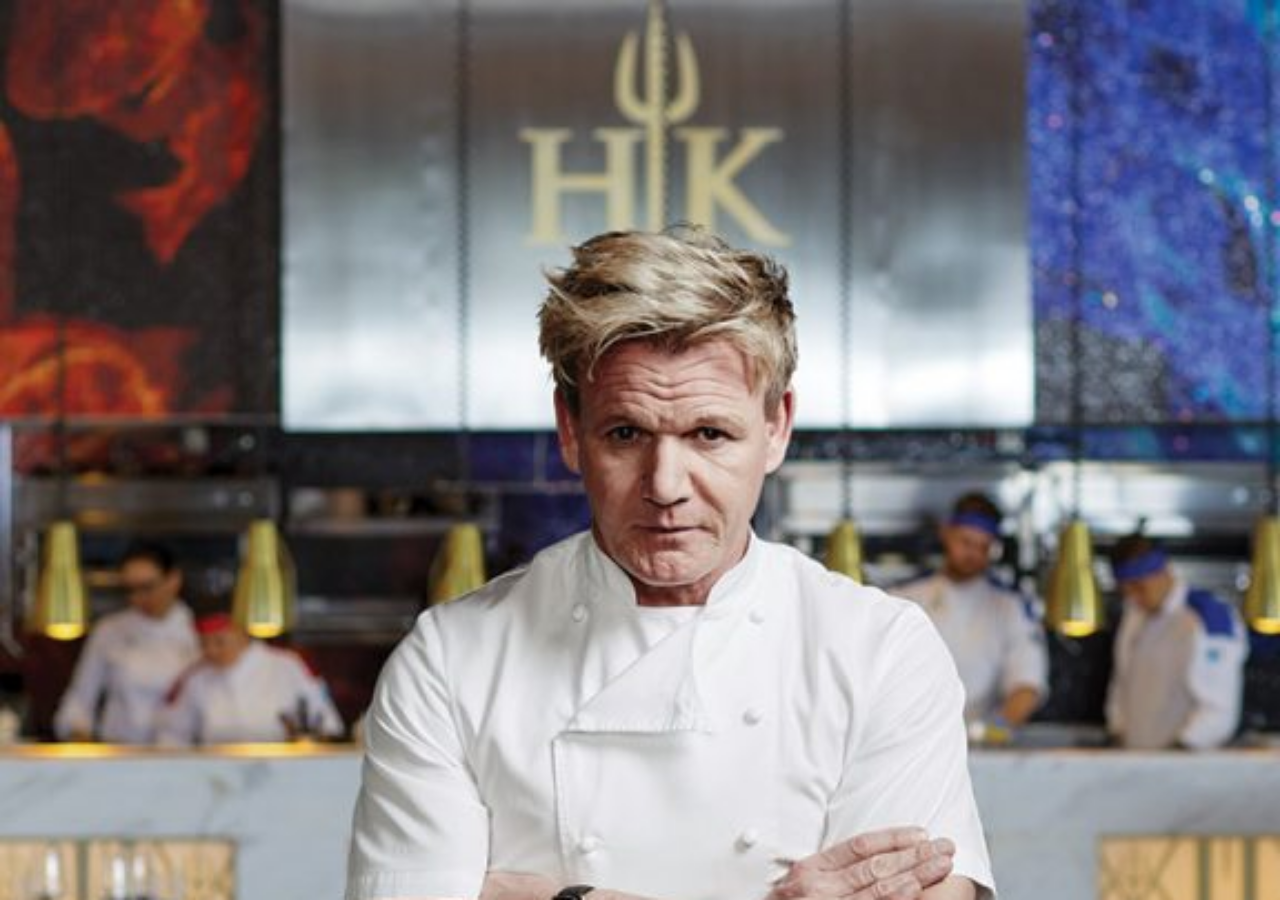
==== Hall's Kitchen/index.html @ 0f431e6a "git test" ====
<!DOCTYPE html>

<html lang="en">

	<head>
		<meta charset="UTF-8">
		<title>Hall's Kitchen</title>
		<link rel="stylesheet" href="Stylesheets/style.css">
		<!-- TODO: Update stylesheet when starting to code page -->
	</head>
	
	<body>
		<!-- TestTestTestTestTestTestTestTestTestTestTestTestTestTest -->
	</body>

</html>
---- Hall's Kitchen/Stylesheets/style.css ----
/* TODO: Add styling */


body
{
	background-image: url("../images/graydon.jpg");
	background-attachment: fixed;
	background-repeat: no-repeat;
	background-size: cover;

	/*
	Just here to act as background in case no browser support for background image.
	*/
	background-color: antiquewhite;
}
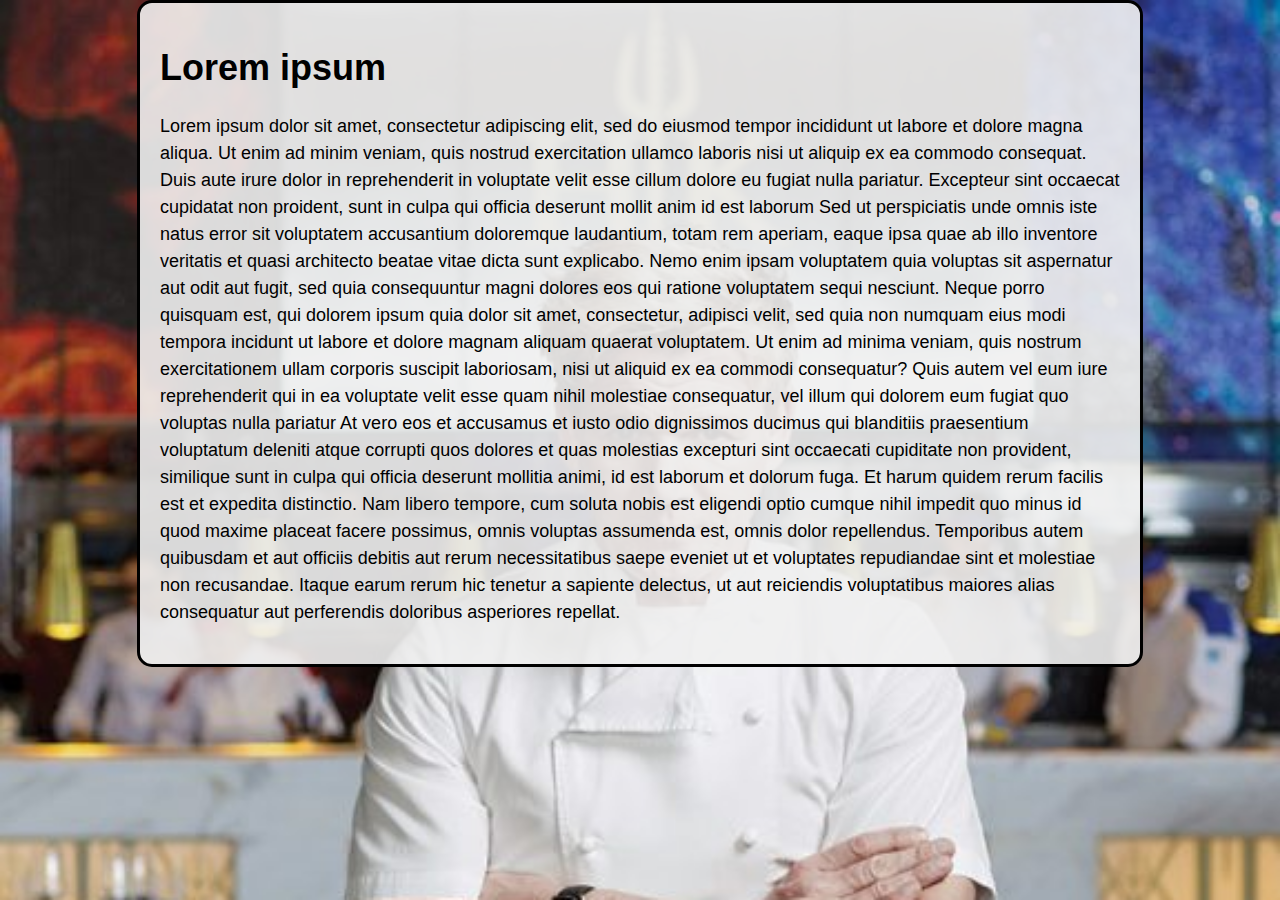
==== commit 6aa68a9e: "Moved everything related to the menu things in the p3_deliverables subfolder to the main folder." ====
--- a/Hall's Kitchen/index.html
+++ b/Hall's Kitchen/index.html
@@ -1,16 +1,26 @@
 <!DOCTYPE html>
-
 <html lang="en">
-
-	<head>
-		<meta charset="UTF-8">
-		<title>Hall's Kitchen</title>
-		<link rel="stylesheet" href="Stylesheets/style.css">
-		<!-- TODO: Update stylesheet when starting to code page -->
-	</head>
+<head>
+	<meta charset="UTF-8">
+	<title>Hall's Kitchen</title>
+	<link rel="stylesheet" href="style.css">
+	<!-- TODO: Update stylesheet when starting to code page -->
+</head>
+<body>
 	
-	<body>
-		<!-- TestTestTestTestTestTestTestTestTestTestTestTestTestTest -->
-	</body>
-
+	<!-- Just some text to test -->
+	<section>
+		<h1> Lorem ipsum </h1>
+		<p> 
+			Lorem ipsum dolor sit amet, consectetur adipiscing elit, sed do eiusmod tempor 
+			incididunt ut labore et dolore magna aliqua. Ut enim ad minim veniam, quis nostrud
+			exercitation ullamco laboris nisi ut aliquip ex ea commodo consequat. Duis aute 
+			irure dolor in reprehenderit in voluptate velit esse cillum dolore eu fugiat nulla
+			pariatur. Excepteur sint occaecat cupidatat non proident, sunt in culpa qui officia
+			deserunt mollit anim id est laborum
+			Sed ut perspiciatis unde omnis iste natus error sit voluptatem accusantium doloremque laudantium, totam rem aperiam, eaque ipsa quae ab illo inventore veritatis et quasi architecto beatae vitae dicta sunt explicabo. Nemo enim ipsam voluptatem quia voluptas sit aspernatur aut odit aut fugit, sed quia consequuntur magni dolores eos qui ratione voluptatem sequi nesciunt. Neque porro quisquam est, qui dolorem ipsum quia dolor sit amet, consectetur, adipisci velit, sed quia non numquam eius modi tempora incidunt ut labore et dolore magnam aliquam quaerat voluptatem. Ut enim ad minima veniam, quis nostrum exercitationem ullam corporis suscipit laboriosam, nisi ut aliquid ex ea commodi consequatur? Quis autem vel eum iure reprehenderit qui in ea voluptate velit esse quam nihil molestiae consequatur, vel illum qui dolorem eum fugiat quo voluptas nulla pariatur
+			At vero eos et accusamus et iusto odio dignissimos ducimus qui blanditiis praesentium voluptatum deleniti atque corrupti quos dolores et quas molestias excepturi sint occaecati cupiditate non provident, similique sunt in culpa qui officia deserunt mollitia animi, id est laborum et dolorum fuga. Et harum quidem rerum facilis est et expedita distinctio. Nam libero tempore, cum soluta nobis est eligendi optio cumque nihil impedit quo minus id quod maxime placeat facere possimus, omnis voluptas assumenda est, omnis dolor repellendus. Temporibus autem quibusdam et aut officiis debitis aut rerum necessitatibus saepe eveniet ut et voluptates repudiandae sint et molestiae non recusandae. Itaque earum rerum hic tenetur a sapiente delectus, ut aut reiciendis voluptatibus maiores alias consequatur aut perferendis doloribus asperiores repellat.
+		</p>
+	</section>
+</body>
 </html>--- a/Hall's Kitchen/style.css
+++ b/Hall's Kitchen/style.css
@@ -0,0 +1,134 @@
+/* TODO: Add styling */
+
+/* The body and the html is to be changed*/
+html 
+{
+	background-image: url("images/gordon.jpg");
+	background-size: cover;
+}
+
+
+/* when changing the body, just put in another div or something then, so we don't lose it*/
+body 
+{
+    margin: auto;
+    padding: 20px;
+    max-width: 75%;
+    font-size: 18px;
+    font-family: Arial, Helvetica, sans-serif;
+    border-width: 3px;
+    border-radius: 15px;
+    border-style: solid;
+    background-color: rgba(240, 240, 240, 0.9);
+
+}
+
+header
+{
+	text-align: center;
+}
+
+p, li, button
+{
+	font-size: 18px;
+	font-family: Arial, Helvetica, sans-serif;
+	line-height: 150%;
+	color: #000000;
+}
+
+button
+{
+	background-color: #27EF8F;
+	border: 2px solid black;
+	padding: 10px 20px;
+	text-align: center;
+}
+
+button:hover {
+	animation-name: buttonTransition;
+	animation-duration: 250ms;
+	background-color: white;
+}
+
+@keyframes buttonTransition {
+	from {background-color: #27EF8F;}
+	to {background-color: white;}
+}
+
+img
+{
+	width: 100%;
+}
+
+td 
+{
+	border-color: #000000;
+	border-width: 1px;
+	border-style: solid;
+	padding: 5px;
+}
+
+
+/* rules related to menu.html mostly */
+.menuContainer {
+	display: flex;
+	flex-direction: row;
+	flex-wrap: wrap;
+}
+
+.menuItem {
+	margin: 5px;
+	width: 240px;
+	height: 180px;
+	border: solid 2px black;
+	color: white;
+	text-shadow: -1px 0 black, 0 1px black, 1px 0 black, 0 -1px black;
+	text-align: center;
+	background-size: cover;
+}
+
+.window 
+{
+	position: fixed;
+	left: 50%;
+	top: 50%;
+	width: 75%;
+	height: 550px;
+	transform: translate(-50%, -50%);
+	padding: 20px;
+	border-width: 3px;
+	border-radius: 15px;
+	border-style: solid;
+	background-color: #EEEEEE;
+	animation-name: windowFade;
+	animation-duration: 500ms;
+}
+
+@keyframes windowFade {
+	from {width: 0%; height: 0px;}
+	to {width: 75%; height: 550px;}
+}
+
+.window img {
+	width: 60%;
+	height: 60%;
+	max-width: 600px;
+	max-height: 450px;
+}
+
+.window #detailText {
+	position: absolute;
+	left: 65%;
+	top: 75px;
+	width: 30%;
+	border: solid 2px black;
+}
+
+.underlay {
+	position: fixed;
+	width: 100%;
+	height: 100%;
+	left: 0px;
+	top: 0px;
+    background-color: rgba(100, 100, 100, 0.5);   
+}
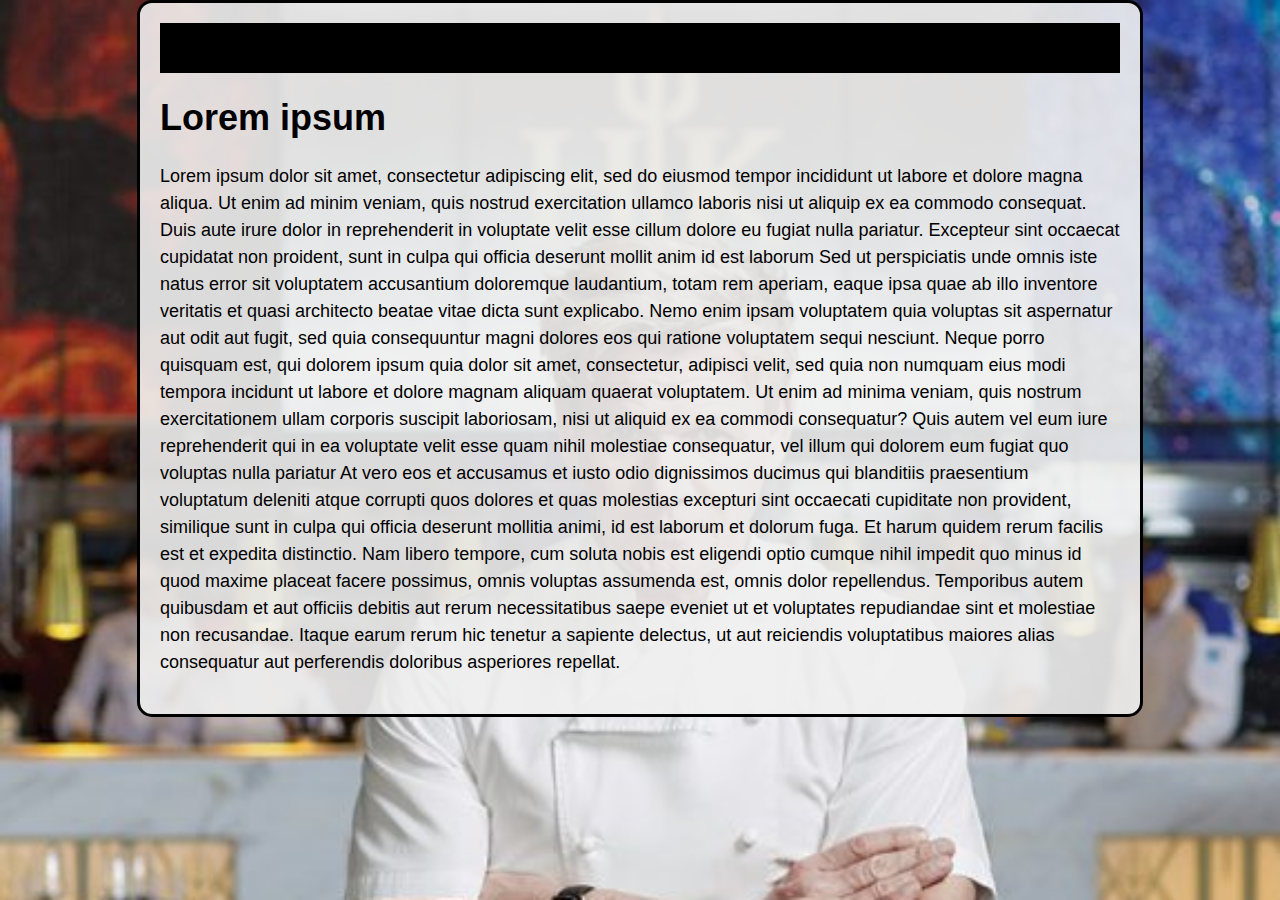
==== commit 2828b5e4: "Merge branch 'master' into cart_html" ====
--- a/Hall's Kitchen/index.html
+++ b/Hall's Kitchen/index.html
@@ -4,17 +4,20 @@
 	<meta charset="UTF-8">
 	<title>Hall's Kitchen</title>
 	<link rel="stylesheet" href="style.css">
+	<script src="scripts/addNavBar.js" defer></script>
 	<!-- TODO: Update stylesheet when starting to code page -->
 </head>
 <body>
-	
+<div id="navBar"></div>
+
+
 	<!-- Just some text to test -->
 	<section>
 		<h1> Lorem ipsum </h1>
-		<p> 
-			Lorem ipsum dolor sit amet, consectetur adipiscing elit, sed do eiusmod tempor 
+		<p>
+			Lorem ipsum dolor sit amet, consectetur adipiscing elit, sed do eiusmod tempor
 			incididunt ut labore et dolore magna aliqua. Ut enim ad minim veniam, quis nostrud
-			exercitation ullamco laboris nisi ut aliquip ex ea commodo consequat. Duis aute 
+			exercitation ullamco laboris nisi ut aliquip ex ea commodo consequat. Duis aute
 			irure dolor in reprehenderit in voluptate velit esse cillum dolore eu fugiat nulla
 			pariatur. Excepteur sint occaecat cupidatat non proident, sunt in culpa qui officia
 			deserunt mollit anim id est laborum
--- a/Hall's Kitchen/style.css
+++ b/Hall's Kitchen/style.css
@@ -1,15 +1,22 @@
 /* TODO: Add styling */
 
 /* The body and the html is to be changed*/
-html 
+html
 {
 	background-image: url("images/gordon.jpg");
 	background-size: cover;
+	background-attachment: fixed;
+	background-repeat: no-repeat;
+
+	/*
+	Just here to act as background in case no browser support for background image.
+	*/
+	background-color: antiquewhite;
 }
 
 
 /* when changing the body, just put in another div or something then, so we don't lose it*/
-body 
+body
 {
     margin: auto;
     padding: 20px;
@@ -28,7 +35,7 @@
 	text-align: center;
 }
 
-p, li, button
+p, li, button, input, textarea
 {
 	font-size: 18px;
 	font-family: Arial, Helvetica, sans-serif;
@@ -60,7 +67,7 @@
 	width: 100%;
 }
 
-td 
+td
 {
 	border-color: #000000;
 	border-width: 1px;
@@ -87,7 +94,7 @@
 	background-size: cover;
 }
 
-.window 
+.window
 {
 	position: fixed;
 	left: 50%;
@@ -130,5 +137,64 @@
 	height: 100%;
 	left: 0px;
 	top: 0px;
-    background-color: rgba(100, 100, 100, 0.5);   
-}
+    background-color: rgba(100, 100, 100, 0.5);
+}
+
+
+
+iframe {
+	margin-top: 50px;
+	width: 100%;
+	height: 400px;
+	border: 0;
+}
+
+
+
+.inquiry_input {
+	width: 70%;
+	margin-bottom: 25px;
+}
+
+#inquiry_container {
+	margin-top: 45px;
+}
+
+textarea {
+	resize: none;
+}
+
+.asterix {
+	color: red;
+}
+
+#alert_div {
+	display: none;
+}
+
+.alert {
+  padding: 20px;
+  background-color: yellow;
+  color: black;
+  margin-bottom: 15px;
+}
+
+/* The close button */
+.closebtn {
+  margin-left: 15px;
+  color: black;
+  font-weight: bold;
+  float: right;
+  font-size: 30px;
+  line-height: 20px;
+  cursor: pointer;
+  transition: 0.3s;
+}
+
+.closebtn:hover {
+  color: black;
+}
+
+#alert_div {
+	text-align: center;
+}
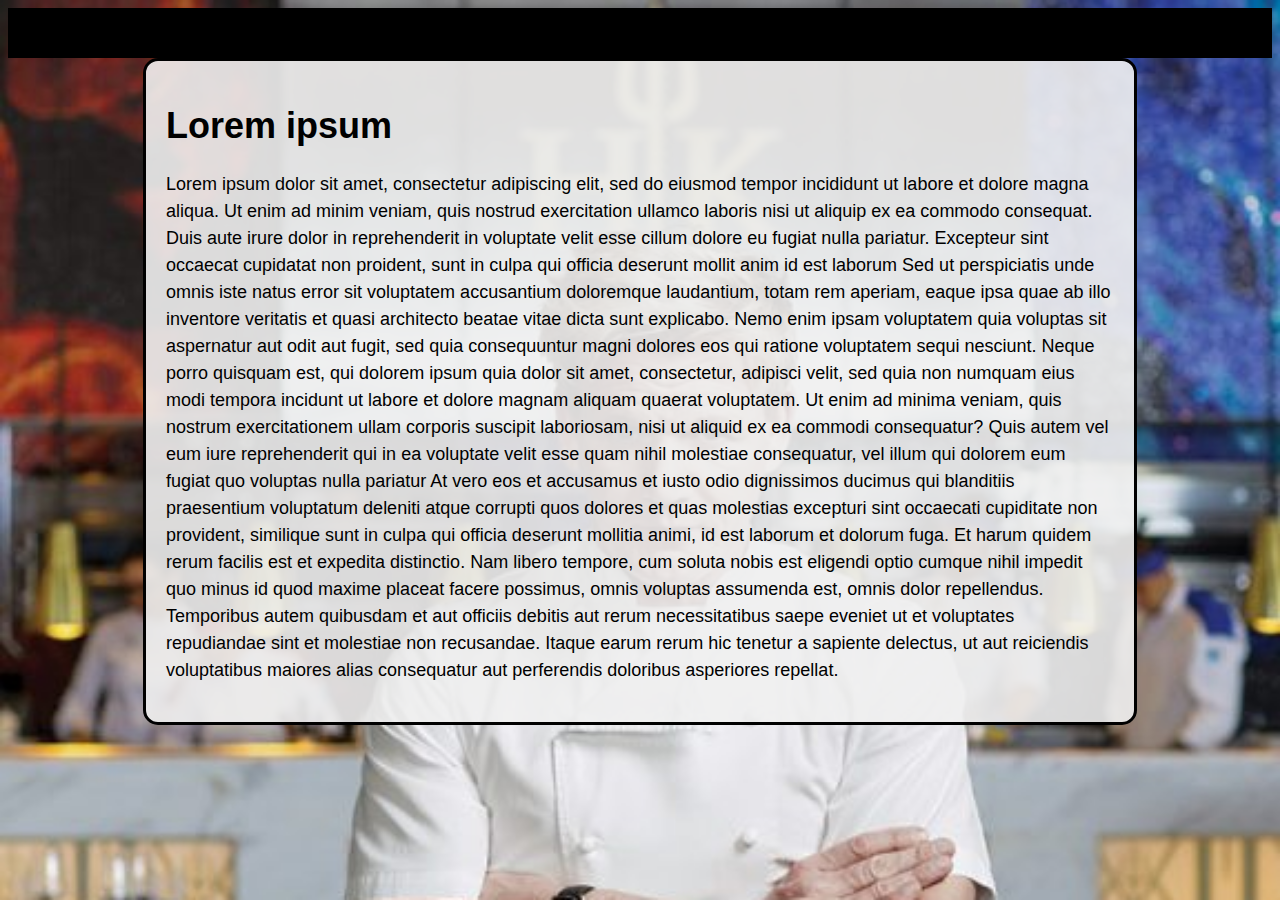
==== commit a87c0295: "Changed css body styling to a div styling, to have more modularity" ====
--- a/Hall's Kitchen/index.html
+++ b/Hall's Kitchen/index.html
@@ -10,6 +10,7 @@
 <body>
 <div id="navBar"></div>
 
+<div id="content">
 
 	<!-- Just some text to test -->
 	<section>
@@ -21,9 +22,25 @@
 			irure dolor in reprehenderit in voluptate velit esse cillum dolore eu fugiat nulla
 			pariatur. Excepteur sint occaecat cupidatat non proident, sunt in culpa qui officia
 			deserunt mollit anim id est laborum
-			Sed ut perspiciatis unde omnis iste natus error sit voluptatem accusantium doloremque laudantium, totam rem aperiam, eaque ipsa quae ab illo inventore veritatis et quasi architecto beatae vitae dicta sunt explicabo. Nemo enim ipsam voluptatem quia voluptas sit aspernatur aut odit aut fugit, sed quia consequuntur magni dolores eos qui ratione voluptatem sequi nesciunt. Neque porro quisquam est, qui dolorem ipsum quia dolor sit amet, consectetur, adipisci velit, sed quia non numquam eius modi tempora incidunt ut labore et dolore magnam aliquam quaerat voluptatem. Ut enim ad minima veniam, quis nostrum exercitationem ullam corporis suscipit laboriosam, nisi ut aliquid ex ea commodi consequatur? Quis autem vel eum iure reprehenderit qui in ea voluptate velit esse quam nihil molestiae consequatur, vel illum qui dolorem eum fugiat quo voluptas nulla pariatur
-			At vero eos et accusamus et iusto odio dignissimos ducimus qui blanditiis praesentium voluptatum deleniti atque corrupti quos dolores et quas molestias excepturi sint occaecati cupiditate non provident, similique sunt in culpa qui officia deserunt mollitia animi, id est laborum et dolorum fuga. Et harum quidem rerum facilis est et expedita distinctio. Nam libero tempore, cum soluta nobis est eligendi optio cumque nihil impedit quo minus id quod maxime placeat facere possimus, omnis voluptas assumenda est, omnis dolor repellendus. Temporibus autem quibusdam et aut officiis debitis aut rerum necessitatibus saepe eveniet ut et voluptates repudiandae sint et molestiae non recusandae. Itaque earum rerum hic tenetur a sapiente delectus, ut aut reiciendis voluptatibus maiores alias consequatur aut perferendis doloribus asperiores repellat.
+			Sed ut perspiciatis unde omnis iste natus error sit voluptatem accusantium doloremque laudantium, totam rem
+			aperiam, eaque ipsa quae ab illo inventore veritatis et quasi architecto beatae vitae dicta sunt explicabo.
+			Nemo enim ipsam voluptatem quia voluptas sit aspernatur aut odit aut fugit, sed quia consequuntur magni
+			dolores eos qui ratione voluptatem sequi nesciunt. Neque porro quisquam est, qui dolorem ipsum quia dolor
+			sit amet, consectetur, adipisci velit, sed quia non numquam eius modi tempora incidunt ut labore et dolore
+			magnam aliquam quaerat voluptatem. Ut enim ad minima veniam, quis nostrum exercitationem ullam corporis
+			suscipit laboriosam, nisi ut aliquid ex ea commodi consequatur? Quis autem vel eum iure reprehenderit qui in
+			ea voluptate velit esse quam nihil molestiae consequatur, vel illum qui dolorem eum fugiat quo voluptas
+			nulla pariatur
+			At vero eos et accusamus et iusto odio dignissimos ducimus qui blanditiis praesentium voluptatum deleniti
+			atque corrupti quos dolores et quas molestias excepturi sint occaecati cupiditate non provident, similique
+			sunt in culpa qui officia deserunt mollitia animi, id est laborum et dolorum fuga. Et harum quidem rerum
+			facilis est et expedita distinctio. Nam libero tempore, cum soluta nobis est eligendi optio cumque nihil
+			impedit quo minus id quod maxime placeat facere possimus, omnis voluptas assumenda est, omnis dolor
+			repellendus. Temporibus autem quibusdam et aut officiis debitis aut rerum necessitatibus saepe eveniet ut et
+			voluptates repudiandae sint et molestiae non recusandae. Itaque earum rerum hic tenetur a sapiente delectus,
+			ut aut reiciendis voluptatibus maiores alias consequatur aut perferendis doloribus asperiores repellat.
 		</p>
 	</section>
+</div>
 </body>
 </html>--- a/Hall's Kitchen/style.css
+++ b/Hall's Kitchen/style.css
@@ -16,7 +16,7 @@
 
 
 /* when changing the body, just put in another div or something then, so we don't lose it*/
-body
+div#content
 {
     margin: auto;
     padding: 20px;
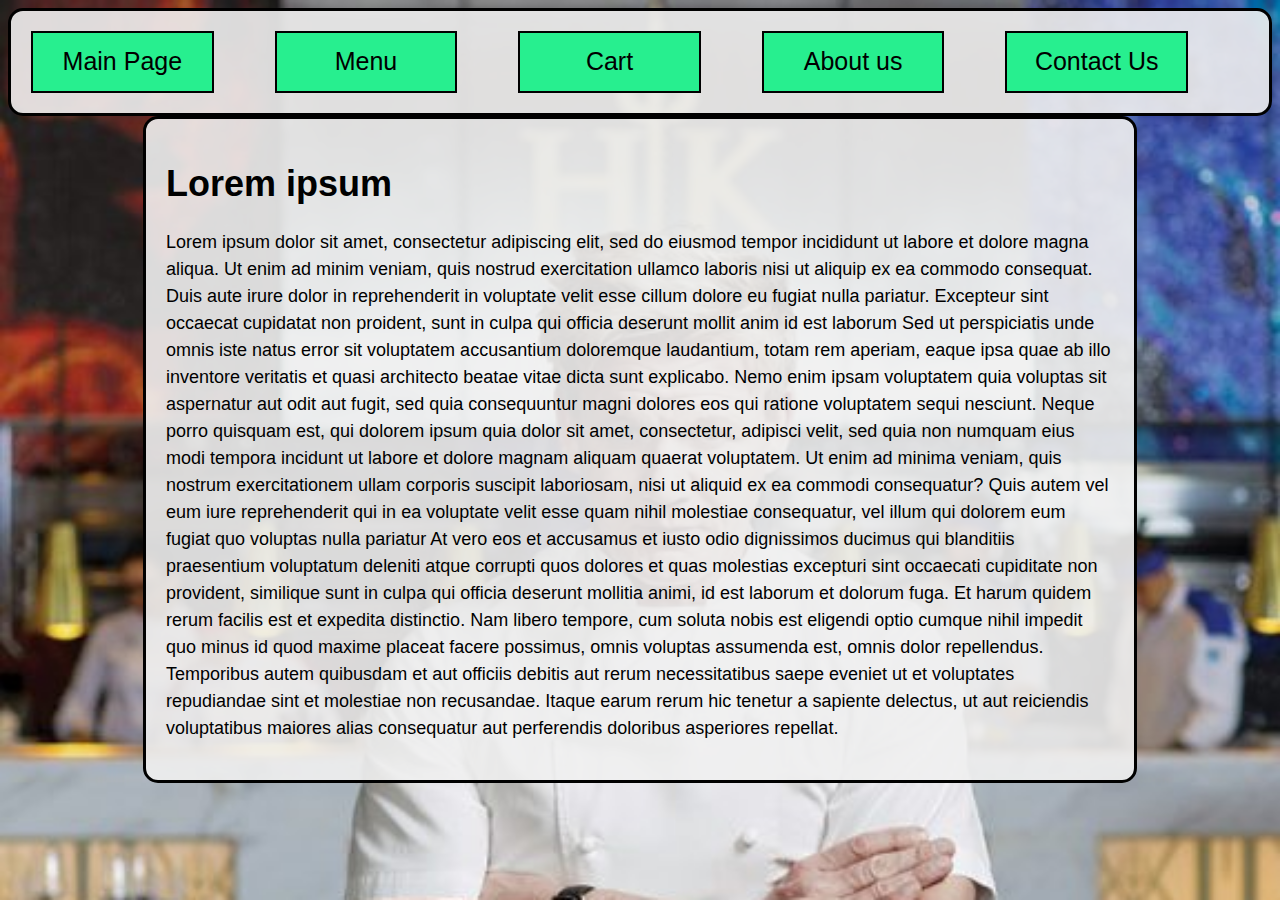
==== commit 907749bf: "Added navbar-style and script, and imlpemented it into menu, contact_us, index, and about_us" ====
--- a/Hall's Kitchen/index.html
+++ b/Hall's Kitchen/index.html
@@ -4,43 +4,28 @@
 	<meta charset="UTF-8">
 	<title>Hall's Kitchen</title>
 	<link rel="stylesheet" href="style.css">
-	<script src="scripts/addNavBar.js" defer></script>
 	<!-- TODO: Update stylesheet when starting to code page -->
 </head>
 <body>
-<div id="navBar"></div>
+	<div id="navBar"></div>
+	<!-- Just some text to test -->
+	<div id="content">
+		<section>
+			<h1> Lorem ipsum </h1>
+			<p> 
+				Lorem ipsum dolor sit amet, consectetur adipiscing elit, sed do eiusmod tempor 
+				incididunt ut labore et dolore magna aliqua. Ut enim ad minim veniam, quis nostrud
+				exercitation ullamco laboris nisi ut aliquip ex ea commodo consequat. Duis aute 
+				irure dolor in reprehenderit in voluptate velit esse cillum dolore eu fugiat nulla
+				pariatur. Excepteur sint occaecat cupidatat non proident, sunt in culpa qui officia
+				deserunt mollit anim id est laborum
+				Sed ut perspiciatis unde omnis iste natus error sit voluptatem accusantium doloremque laudantium, totam rem aperiam, eaque ipsa quae ab illo inventore veritatis et quasi architecto beatae vitae dicta sunt explicabo. Nemo enim ipsam voluptatem quia voluptas sit aspernatur aut odit aut fugit, sed quia consequuntur magni dolores eos qui ratione voluptatem sequi nesciunt. Neque porro quisquam est, qui dolorem ipsum quia dolor sit amet, consectetur, adipisci velit, sed quia non numquam eius modi tempora incidunt ut labore et dolore magnam aliquam quaerat voluptatem. Ut enim ad minima veniam, quis nostrum exercitationem ullam corporis suscipit laboriosam, nisi ut aliquid ex ea commodi consequatur? Quis autem vel eum iure reprehenderit qui in ea voluptate velit esse quam nihil molestiae consequatur, vel illum qui dolorem eum fugiat quo voluptas nulla pariatur
+				At vero eos et accusamus et iusto odio dignissimos ducimus qui blanditiis praesentium voluptatum deleniti atque corrupti quos dolores et quas molestias excepturi sint occaecati cupiditate non provident, similique sunt in culpa qui officia deserunt mollitia animi, id est laborum et dolorum fuga. Et harum quidem rerum facilis est et expedita distinctio. Nam libero tempore, cum soluta nobis est eligendi optio cumque nihil impedit quo minus id quod maxime placeat facere possimus, omnis voluptas assumenda est, omnis dolor repellendus. Temporibus autem quibusdam et aut officiis debitis aut rerum necessitatibus saepe eveniet ut et voluptates repudiandae sint et molestiae non recusandae. Itaque earum rerum hic tenetur a sapiente delectus, ut aut reiciendis voluptatibus maiores alias consequatur aut perferendis doloribus asperiores repellat.
+			</p>
+		</section>
+	</div>
 
-<div id="content">
 
-	<!-- Just some text to test -->
-	<section>
-		<h1> Lorem ipsum </h1>
-		<p>
-			Lorem ipsum dolor sit amet, consectetur adipiscing elit, sed do eiusmod tempor
-			incididunt ut labore et dolore magna aliqua. Ut enim ad minim veniam, quis nostrud
-			exercitation ullamco laboris nisi ut aliquip ex ea commodo consequat. Duis aute
-			irure dolor in reprehenderit in voluptate velit esse cillum dolore eu fugiat nulla
-			pariatur. Excepteur sint occaecat cupidatat non proident, sunt in culpa qui officia
-			deserunt mollit anim id est laborum
-			Sed ut perspiciatis unde omnis iste natus error sit voluptatem accusantium doloremque laudantium, totam rem
-			aperiam, eaque ipsa quae ab illo inventore veritatis et quasi architecto beatae vitae dicta sunt explicabo.
-			Nemo enim ipsam voluptatem quia voluptas sit aspernatur aut odit aut fugit, sed quia consequuntur magni
-			dolores eos qui ratione voluptatem sequi nesciunt. Neque porro quisquam est, qui dolorem ipsum quia dolor
-			sit amet, consectetur, adipisci velit, sed quia non numquam eius modi tempora incidunt ut labore et dolore
-			magnam aliquam quaerat voluptatem. Ut enim ad minima veniam, quis nostrum exercitationem ullam corporis
-			suscipit laboriosam, nisi ut aliquid ex ea commodi consequatur? Quis autem vel eum iure reprehenderit qui in
-			ea voluptate velit esse quam nihil molestiae consequatur, vel illum qui dolorem eum fugiat quo voluptas
-			nulla pariatur
-			At vero eos et accusamus et iusto odio dignissimos ducimus qui blanditiis praesentium voluptatum deleniti
-			atque corrupti quos dolores et quas molestias excepturi sint occaecati cupiditate non provident, similique
-			sunt in culpa qui officia deserunt mollitia animi, id est laborum et dolorum fuga. Et harum quidem rerum
-			facilis est et expedita distinctio. Nam libero tempore, cum soluta nobis est eligendi optio cumque nihil
-			impedit quo minus id quod maxime placeat facere possimus, omnis voluptas assumenda est, omnis dolor
-			repellendus. Temporibus autem quibusdam et aut officiis debitis aut rerum necessitatibus saepe eveniet ut et
-			voluptates repudiandae sint et molestiae non recusandae. Itaque earum rerum hic tenetur a sapiente delectus,
-			ut aut reiciendis voluptatibus maiores alias consequatur aut perferendis doloribus asperiores repellat.
-		</p>
-	</section>
-</div>
+	<script src="scripts/addNavBar.js"></script>
 </body>
 </html>--- a/Hall's Kitchen/style.css
+++ b/Hall's Kitchen/style.css
@@ -1,12 +1,12 @@
 /* TODO: Add styling */
 
 /* The body and the html is to be changed*/
-html
-{
-	background-image: url("images/gordon.jpg");
-	background-size: cover;
+body 
+{
+	background-image: url("images/graydon.jpg");
 	background-attachment: fixed;
 	background-repeat: no-repeat;
+	background-size: cover;
 
 	/*
 	Just here to act as background in case no browser support for background image.
@@ -16,8 +16,7 @@
 
 
 /* when changing the body, just put in another div or something then, so we don't lose it*/
-div#content
-{
+#content {
     margin: auto;
     padding: 20px;
     max-width: 75%;
@@ -30,6 +29,45 @@
 
 }
 
+
+#navBar {
+	margin: auto;
+	padding: 20px;
+    max-width: 100%;
+	font-size: 30px;
+    font-family: Arial, Helvetica, sans-serif;
+    border-width: 3px;
+    border-radius: 15px;
+    border-style: solid;
+    background-color: rgba(240, 240, 240, 0.9);
+	display: flex;
+	flex-direction: row;
+	flex-wrap: nowrap;
+	justify-content: space-around;
+	align-items: center;
+}
+
+#navBar a, #navBar button {
+	font-size: 25px;
+	width: 75%;
+}
+
+@media only screen and (max-width: 850px) {
+	#navBar {
+		display: flex;
+		flex-direction: column;
+		flex-wrap: nowrap;
+		justify-content: space-around;
+		align-items: center;
+	}
+
+	#navBar a, #navBar button {
+		font-size: 18px;
+		width: 100%;
+	}
+}
+
+
 header
 {
 	text-align: center;
@@ -67,7 +105,7 @@
 	width: 100%;
 }
 
-td
+td 
 {
 	border-color: #000000;
 	border-width: 1px;
@@ -94,7 +132,7 @@
 	background-size: cover;
 }
 
-.window
+.window 
 {
 	position: fixed;
 	left: 50%;
@@ -137,14 +175,14 @@
 	height: 100%;
 	left: 0px;
 	top: 0px;
-    background-color: rgba(100, 100, 100, 0.5);
+    background-color: rgba(100, 100, 100, 0.5);   
 }
 
 
 
 iframe {
 	margin-top: 50px;
-	width: 100%;
+	width: 100%; 
 	height: 400px;
 	border: 0;
 }
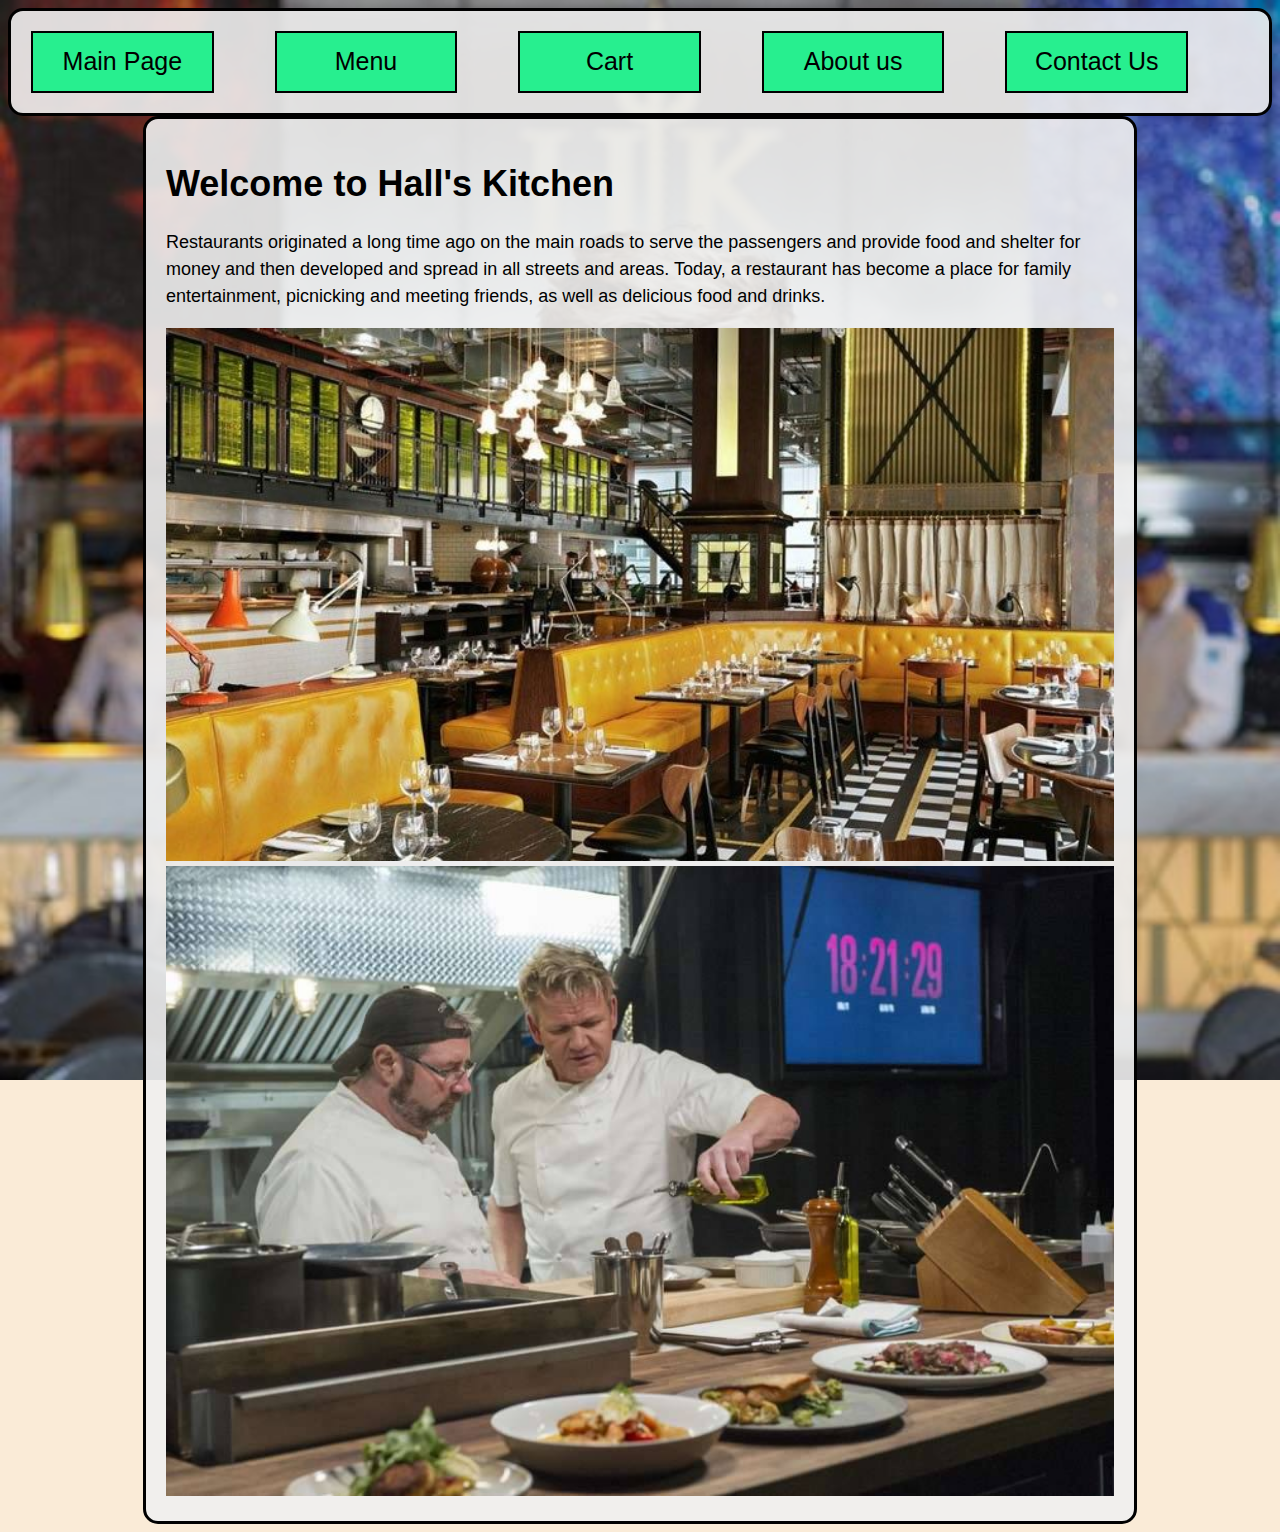
==== commit 7bd28558: "Added changes to index, and added the necessary images" ====
--- a/Hall's Kitchen/index.html
+++ b/Hall's Kitchen/index.html
@@ -1,31 +1,27 @@
 <!DOCTYPE html>
 <html lang="en">
-<head>
-	<meta charset="UTF-8">
-	<title>Hall's Kitchen</title>
-	<link rel="stylesheet" href="style.css">
-	<!-- TODO: Update stylesheet when starting to code page -->
-</head>
-<body>
-	<div id="navBar"></div>
-	<!-- Just some text to test -->
-	<div id="content">
-		<section>
-			<h1> Lorem ipsum </h1>
-			<p> 
-				Lorem ipsum dolor sit amet, consectetur adipiscing elit, sed do eiusmod tempor 
-				incididunt ut labore et dolore magna aliqua. Ut enim ad minim veniam, quis nostrud
-				exercitation ullamco laboris nisi ut aliquip ex ea commodo consequat. Duis aute 
-				irure dolor in reprehenderit in voluptate velit esse cillum dolore eu fugiat nulla
-				pariatur. Excepteur sint occaecat cupidatat non proident, sunt in culpa qui officia
-				deserunt mollit anim id est laborum
-				Sed ut perspiciatis unde omnis iste natus error sit voluptatem accusantium doloremque laudantium, totam rem aperiam, eaque ipsa quae ab illo inventore veritatis et quasi architecto beatae vitae dicta sunt explicabo. Nemo enim ipsam voluptatem quia voluptas sit aspernatur aut odit aut fugit, sed quia consequuntur magni dolores eos qui ratione voluptatem sequi nesciunt. Neque porro quisquam est, qui dolorem ipsum quia dolor sit amet, consectetur, adipisci velit, sed quia non numquam eius modi tempora incidunt ut labore et dolore magnam aliquam quaerat voluptatem. Ut enim ad minima veniam, quis nostrum exercitationem ullam corporis suscipit laboriosam, nisi ut aliquid ex ea commodi consequatur? Quis autem vel eum iure reprehenderit qui in ea voluptate velit esse quam nihil molestiae consequatur, vel illum qui dolorem eum fugiat quo voluptas nulla pariatur
-				At vero eos et accusamus et iusto odio dignissimos ducimus qui blanditiis praesentium voluptatum deleniti atque corrupti quos dolores et quas molestias excepturi sint occaecati cupiditate non provident, similique sunt in culpa qui officia deserunt mollitia animi, id est laborum et dolorum fuga. Et harum quidem rerum facilis est et expedita distinctio. Nam libero tempore, cum soluta nobis est eligendi optio cumque nihil impedit quo minus id quod maxime placeat facere possimus, omnis voluptas assumenda est, omnis dolor repellendus. Temporibus autem quibusdam et aut officiis debitis aut rerum necessitatibus saepe eveniet ut et voluptates repudiandae sint et molestiae non recusandae. Itaque earum rerum hic tenetur a sapiente delectus, ut aut reiciendis voluptatibus maiores alias consequatur aut perferendis doloribus asperiores repellat.
+
+	<head>
+		<meta charset="UTF-8">
+		<title>Hall's Kitchen</title>
+		<link rel="stylesheet" href="style.css">
+	</head>
+
+	<body>
+		<div id="navBar"></div>
+
+		<div id="content">
+			<h1>Welcome to Hall's Kitchen</h1>
+
+			<p>
+				Restaurants originated a long time ago on the main roads to serve the passengers and provide food and shelter for money and then developed and spread in all streets and areas. Today, a restaurant has become a place for family entertainment, picnicking and meeting friends, as well as delicious food and drinks.
 			</p>
-		</section>
-	</div>
 
+			<img  src="images/halls_kitchen.jpg" alt="Hall's Kitchen" >
+			<img  src=" images/graydon_index.jpg" alt="Graydon" >
+		</div>
 
-	<script src="scripts/addNavBar.js"></script>
-</body>
+		<script src="scripts/addNavBar.js"></script>
+	</body>
+	
 </html>--- a/Hall's Kitchen/style.css
+++ b/Hall's Kitchen/style.css
@@ -1,7 +1,7 @@
 /* TODO: Add styling */
 
 /* The body and the html is to be changed*/
-body 
+body
 {
 	background-image: url("images/graydon.jpg");
 	background-attachment: fixed;
@@ -105,7 +105,7 @@
 	width: 100%;
 }
 
-td 
+td
 {
 	border-color: #000000;
 	border-width: 1px;
@@ -132,7 +132,7 @@
 	background-size: cover;
 }
 
-.window 
+.window
 {
 	position: fixed;
 	left: 50%;
@@ -150,7 +150,7 @@
 }
 
 @keyframes windowFade {
-	from {width: 0%; height: 0px;}
+	from {width: 0; height: 0;}
 	to {width: 75%; height: 550px;}
 }
 
@@ -173,16 +173,16 @@
 	position: fixed;
 	width: 100%;
 	height: 100%;
-	left: 0px;
-	top: 0px;
-    background-color: rgba(100, 100, 100, 0.5);   
+	left: 0;
+	top: 0;
+    background-color: rgba(100, 100, 100, 0.5);
 }
 
 
 
 iframe {
 	margin-top: 50px;
-	width: 100%; 
+	width: 100%;
 	height: 400px;
 	border: 0;
 }
@@ -236,3 +236,35 @@
 #alert_div {
 	text-align: center;
 }
+
+
+.cartImageDiv
+{
+	border: 1px solid red;
+	width: 10%;
+	padding: 10%;
+	box-sizing: border-box;
+	position: relative;
+	overflow: hidden;
+}
+
+.cartImage
+{
+	position: absolute;
+	top: 0;
+	left: 0;
+	height: 100%;
+	width: auto;
+	/*overflow: hidden;*/
+}
+
+.cartItems
+{
+	width: 100%;
+	min-height: 50px;
+}
+
+.cartItem
+{
+	width: 95%;
+}
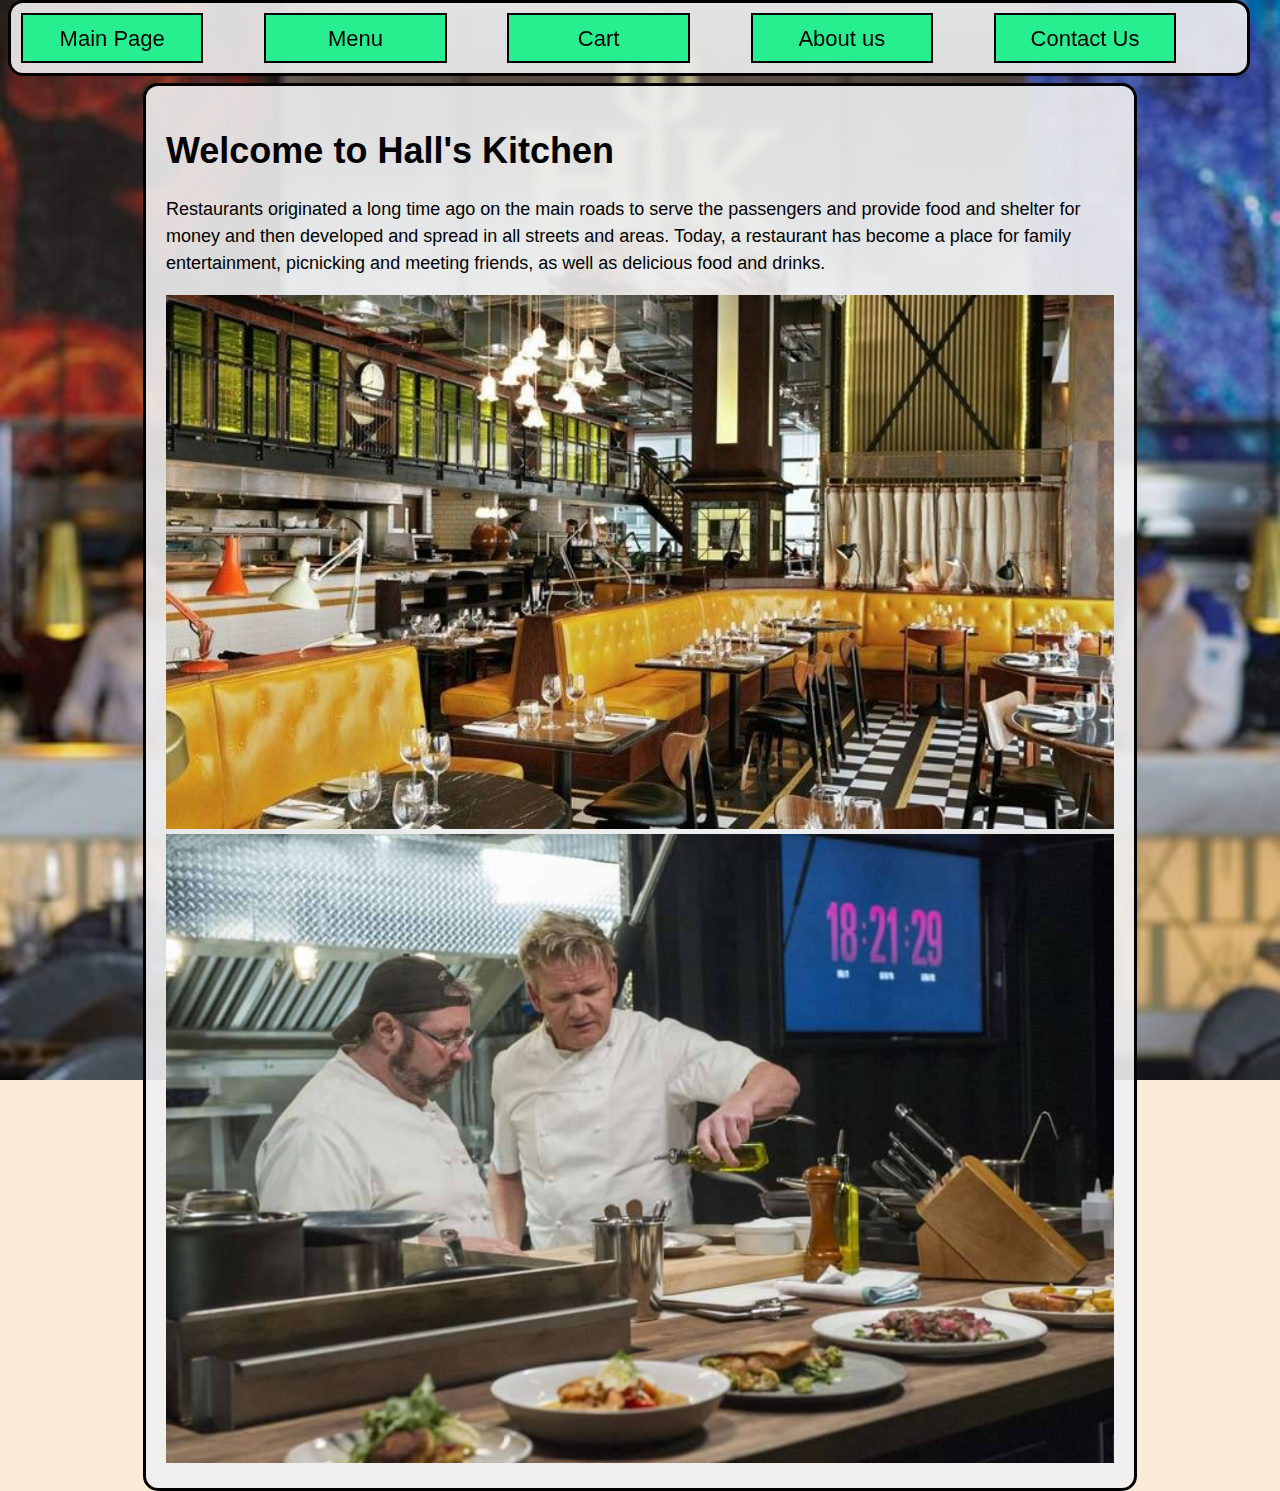
==== commit 76414e00: "Merge branch 'master' into cart_html_partway" ====
--- a/Hall's Kitchen/index.html
+++ b/Hall's Kitchen/index.html
@@ -5,6 +5,7 @@
 		<meta charset="UTF-8">
 		<title>Hall's Kitchen</title>
 		<link rel="stylesheet" href="style.css">
+		<script src="scripts/addNavBar.js" defer></script>
 	</head>
 
 	<body>
@@ -20,8 +21,5 @@
 			<img  src="images/halls_kitchen.jpg" alt="Hall's Kitchen" >
 			<img  src=" images/graydon_index.jpg" alt="Graydon" >
 		</div>
-
-		<script src="scripts/addNavBar.js"></script>
 	</body>
-	
 </html>--- a/Hall's Kitchen/style.css
+++ b/Hall's Kitchen/style.css
@@ -18,7 +18,9 @@
 /* when changing the body, just put in another div or something then, so we don't lose it*/
 #content {
     margin: auto;
-    padding: 20px;
+	padding: 20px;
+	position: relative;
+	top: 75px;
     max-width: 75%;
     font-size: 18px;
     font-family: Arial, Helvetica, sans-serif;
@@ -26,15 +28,18 @@
     border-radius: 15px;
     border-style: solid;
     background-color: rgba(240, 240, 240, 0.9);
-
+	z-index: 0;
 }
 
 
 #navBar {
+	position: fixed;
+	top: 0;
 	margin: auto;
-	padding: 20px;
+	padding: 10px;
+	width: 95%;
     max-width: 100%;
-	font-size: 30px;
+	font-size: 22px;
     font-family: Arial, Helvetica, sans-serif;
     border-width: 3px;
     border-radius: 15px;
@@ -45,25 +50,23 @@
 	flex-wrap: nowrap;
 	justify-content: space-around;
 	align-items: center;
+	z-index: 1;
 }
 
 #navBar a, #navBar button {
-	font-size: 25px;
+	font-size: 22px;
+	padding: 0;
 	width: 75%;
+	height: 50px;
 }
 
 @media only screen and (max-width: 850px) {
-	#navBar {
-		display: flex;
-		flex-direction: column;
-		flex-wrap: nowrap;
-		justify-content: space-around;
-		align-items: center;
-	}
-
 	#navBar a, #navBar button {
-		font-size: 18px;
+		font-size: 16px;
 		width: 100%;
+		padding: 0;
+		height: 50px;
+		margin: 0;
 	}
 }
 
@@ -93,11 +96,18 @@
 	animation-name: buttonTransition;
 	animation-duration: 250ms;
 	background-color: white;
+	box-shadow: 0 12px 16px 0 rgba(0,0,0,0.24), 0 17px 50px 0 rgba(0,0,0,0.19);
 }
 
 @keyframes buttonTransition {
-	from {background-color: #27EF8F;}
-	to {background-color: white;}
+	from {
+		background-color: #27EF8F;
+		box-shadow: 0 0 0 0 rgba(0,0,0,0.24), 0 0 0 0 rgba(0,0,0,0.19);
+	}
+	to {
+		background-color: white;
+		box-shadow: 0 12px 16px 0 rgba(0,0,0,0.24), 0 17px 50px 0 rgba(0,0,0,0.19);
+	}
 }
 
 img
@@ -139,6 +149,7 @@
 	top: 50%;
 	width: 75%;
 	height: 550px;
+	z-index: 3;
 	transform: translate(-50%, -50%);
 	padding: 20px;
 	border-width: 3px;
@@ -175,6 +186,7 @@
 	height: 100%;
 	left: 0;
 	top: 0;
+	z-index: 2;
     background-color: rgba(100, 100, 100, 0.5);
 }
 
@@ -238,25 +250,34 @@
 }
 
 
+/*
+	The following is mostly used for cart.html and cart.js
+	If you need to use it for something else try to figure out
+	a way to genericise it and refactor the files using it to the new name
+ */
+
 .cartImageDiv
 {
-	border: 1px solid red;
+	border: 1px solid black;
+	border-radius: 5px;
 	width: 10%;
+	min-width: 100px;
+	min-height: 100px;
 	padding: 10%;
 	box-sizing: border-box;
 	position: relative;
 	overflow: hidden;
-}
-
-.cartImage
+	display: inline-block;
+}
+
+/*.cartImage
 {
 	position: absolute;
 	top: 0;
 	left: 0;
 	height: 100%;
 	width: auto;
-	/*overflow: hidden;*/
-}
+}*/
 
 .cartItems
 {
@@ -267,4 +288,53 @@
 .cartItem
 {
 	width: 95%;
-}
+	margin: auto;
+}
+
+.itemDiv
+{
+	margin: 10px 0;
+	padding: 10px;
+	border: 2px black;
+	border-radius: 10px;
+	background: rgba(220, 240, 220, 0.9);
+	position: relative;
+}
+
+.cartChoiceDiv
+{
+	display: inline-block;
+	position: relative;
+	margin: auto 20px;
+	/*
+	float: left;
+	 */
+	top: -10%;
+	width: 60%;
+}
+
+.minusButton
+{
+	height: 40px;
+	width: 40px;
+	margin: auto 5px;
+}
+
+.numberfield
+{
+	position: relative;
+	top: -10px;
+	width: 40px;
+	height: 40px;
+}
+
+.plusButton
+{
+	height: 40px;
+	width: 40px;
+	margin: auto 5px;
+}
+
+/*
+	End of cart.html and cart.js specific styling.
+ */
